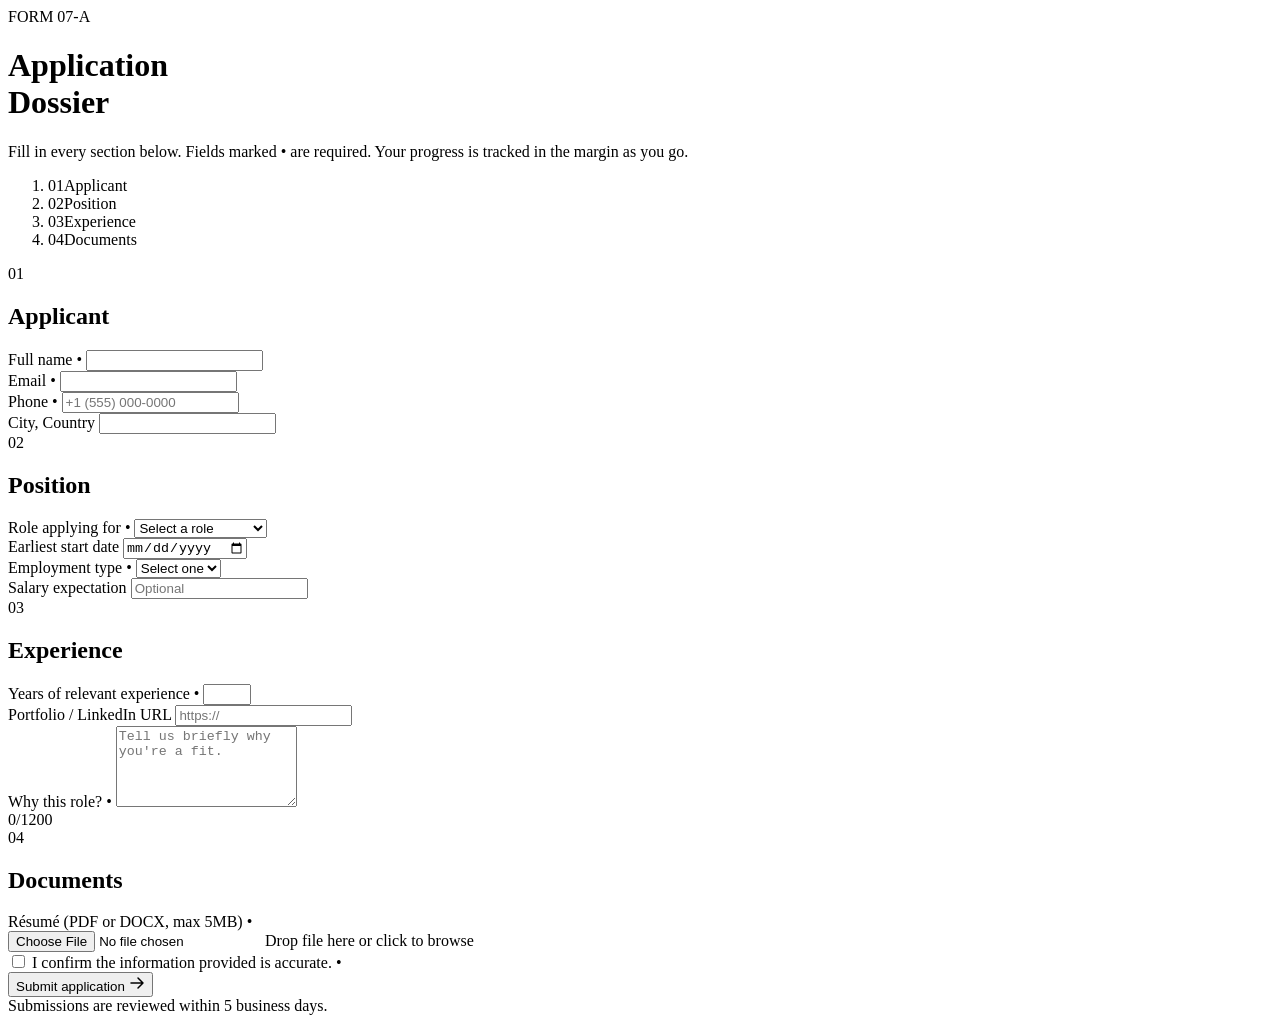
==== apply.html @ b8758c7a "Create apply.html" ====
<!DOCTYPE html>
<html lang="en">
<head>
<meta charset="UTF-8">
<meta name="viewport" content="width=device-width, initial-scale=1.0">
<title>Apply — Application Form</title>
<link rel="preconnect" href="https://fonts.googleapis.com">
<link href="https://fonts.googleapis.com/css2?family=Fraunces:opsz,wght@9..144,400;9..144,500;9..144,600&family=IBM+Plex+Mono:wght@400;500&family=IBM+Plex+Sans:wght@400;500;600&display=swap" rel="stylesheet">
<link rel="stylesheet" href="apply.css">
</head>
<body>

<div class="sheet">

  <header class="masthead">
    <div class="masthead-top">
      <span class="tag">FORM 07-A</span>
      <span class="tag" id="stamp-date"></span>
    </div>
    <h1>Application<br>Dossier</h1>
    <p class="masthead-sub">Fill in every section below. Fields marked <span class="req">•</span> are required. Your progress is tracked in the margin as you go.</p>
  </header>

  <div class="body-grid">

    <!-- Progress rail -->
    <nav class="rail" aria-label="Form sections">
      <div class="rail-track"></div>
      <ol id="rail-list">
        <li data-section="s1" class="active"><span class="rail-num">01</span><span class="rail-label">Applicant</span></li>
        <li data-section="s2"><span class="rail-num">02</span><span class="rail-label">Position</span></li>
        <li data-section="s3"><span class="rail-num">03</span><span class="rail-label">Experience</span></li>
        <li data-section="s4"><span class="rail-num">04</span><span class="rail-label">Documents</span></li>
      </ol>
    </nav>

    <!-- Form -->
    <form id="apply-form" novalidate>

      <section class="block" id="s1" data-section="s1">
        <div class="block-head">
          <span class="block-num">01</span>
          <h2>Applicant</h2>
        </div>

        <div class="field-row two">
          <div class="field">
            <label for="fullName">Full name <span class="req">•</span></label>
            <input type="text" id="fullName" name="fullName" autocomplete="name" required>
            <span class="error" id="err-fullName"></span>
          </div>
          <div class="field">
            <label for="email">Email <span class="req">•</span></label>
            <input type="email" id="email" name="email" autocomplete="email" required>
            <span class="error" id="err-email"></span>
          </div>
        </div>

        <div class="field-row two">
          <div class="field">
            <label for="phone">Phone <span class="req">•</span></label>
            <input type="tel" id="phone" name="phone" autocomplete="tel" placeholder="+1 (555) 000-0000" required>
            <span class="error" id="err-phone"></span>
          </div>
          <div class="field">
            <label for="location">City, Country</label>
            <input type="text" id="location" name="location" autocomplete="address-level2">
          </div>
        </div>
      </section>

      <section class="block" id="s2" data-section="s2">
        <div class="block-head">
          <span class="block-num">02</span>
          <h2>Position</h2>
        </div>

        <div class="field-row two">
          <div class="field">
            <label for="position">Role applying for <span class="req">•</span></label>
            <select id="position" name="position" required>
              <option value="" disabled selected>Select a role</option>
              <option value="Product Designer">Product Designer</option>
              <option value="Frontend Engineer">Frontend Engineer</option>
              <option value="Backend Engineer">Backend Engineer</option>
              <option value="Data Analyst">Data Analyst</option>
              <option value="Customer Support">Customer Support</option>
              <option value="Other">Other</option>
            </select>
            <span class="error" id="err-position"></span>
          </div>
          <div class="field">
            <label for="startDate">Earliest start date</label>
            <input type="date" id="startDate" name="startDate">
          </div>
        </div>

        <div class="field-row two">
          <div class="field">
            <label for="employment">Employment type <span class="req">•</span></label>
            <select id="employment" name="employment" required>
              <option value="" disabled selected>Select one</option>
              <option value="Full-time">Full-time</option>
              <option value="Part-time">Part-time</option>
              <option value="Contract">Contract</option>
              <option value="Internship">Internship</option>
            </select>
            <span class="error" id="err-employment"></span>
          </div>
          <div class="field">
            <label for="salary">Salary expectation</label>
            <input type="text" id="salary" name="salary" placeholder="Optional">
          </div>
        </div>
      </section>

      <section class="block" id="s3" data-section="s3">
        <div class="block-head">
          <span class="block-num">03</span>
          <h2>Experience</h2>
        </div>

        <div class="field">
          <label for="experience">Years of relevant experience <span class="req">•</span></label>
          <input type="number" id="experience" name="experience" min="0" max="60" required>
          <span class="error" id="err-experience"></span>
        </div>

        <div class="field">
          <label for="linkedin">Portfolio / LinkedIn URL</label>
          <input type="url" id="linkedin" name="linkedin" placeholder="https://">
        </div>

        <div class="field">
          <label for="coverLetter">Why this role? <span class="req">•</span></label>
          <textarea id="coverLetter" name="coverLetter" rows="5" maxlength="1200" required placeholder="Tell us briefly why you're a fit."></textarea>
          <div class="field-foot">
            <span class="error" id="err-coverLetter"></span>
            <span class="counter"><span id="cl-count">0</span>/1200</span>
          </div>
        </div>
      </section>

      <section class="block" id="s4" data-section="s4">
        <div class="block-head">
          <span class="block-num">04</span>
          <h2>Documents</h2>
        </div>

        <div class="field">
          <label for="resume">Résumé (PDF or DOCX, max 5MB) <span class="req">•</span></label>
          <div class="file-drop" id="file-drop">
            <input type="file" id="resume" name="resume" accept=".pdf,.doc,.docx" required>
            <span class="file-drop-text" id="file-drop-text">Drop file here or click to browse</span>
          </div>
          <span class="error" id="err-resume"></span>
        </div>

        <label class="checkline">
          <input type="checkbox" id="consent" name="consent" required>
          <span>I confirm the information provided is accurate. <span class="req">•</span></span>
        </label>
        <span class="error" id="err-consent"></span>
      </section>

      <div class="submit-row">
        <div class="submit-note" id="form-status" role="status" aria-live="polite"></div>
        <button type="submit" id="submit-btn">
          <span>Submit application</span>
          <svg width="16" height="16" viewBox="0 0 16 16" fill="none"><path d="M2 8H14M14 8L9 3M14 8L9 13" stroke="currentColor" stroke-width="1.5" stroke-linecap="round" stroke-linejoin="round"/></svg>
        </button>
      </div>

    </form>
  </div>

  <footer class="foot">
    <span>Submissions are reviewed within 5 business days.</span>
  </footer>
</div>

<script src="script.js"></script>
</body>
</html>
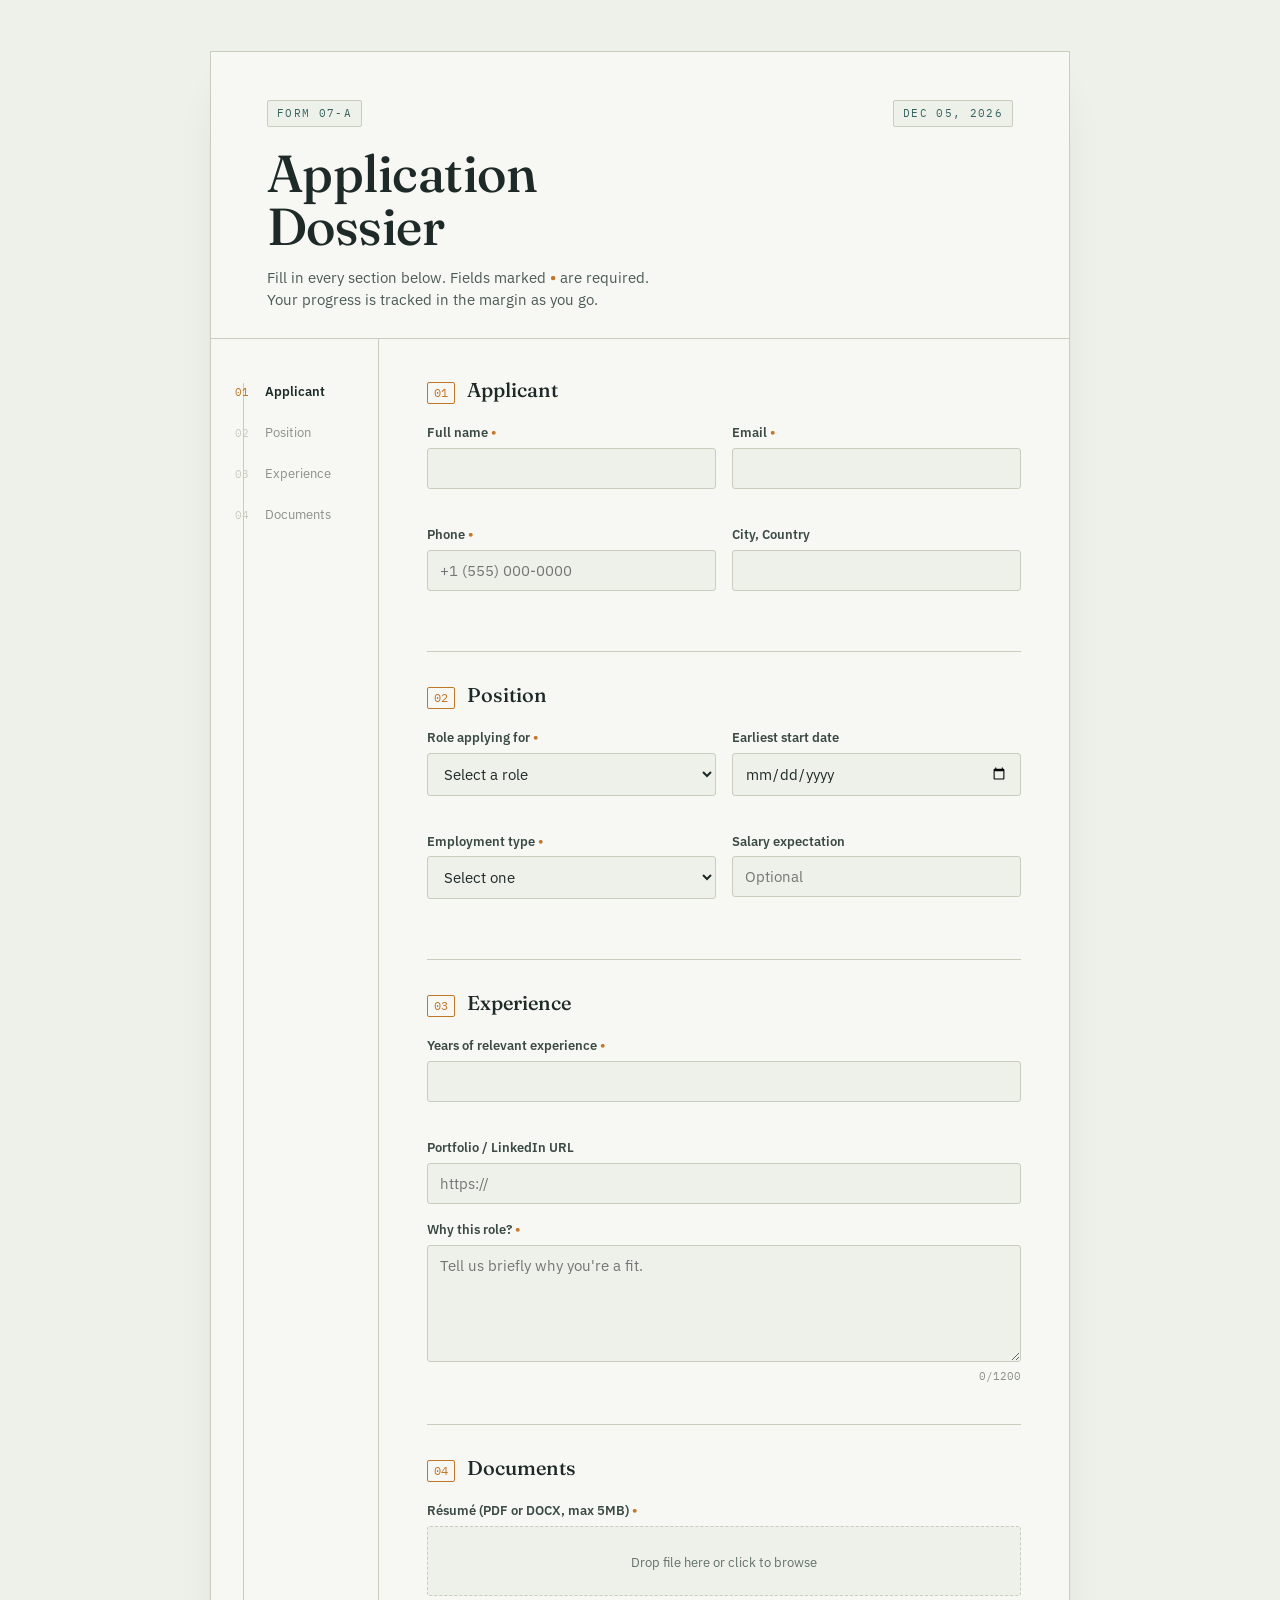
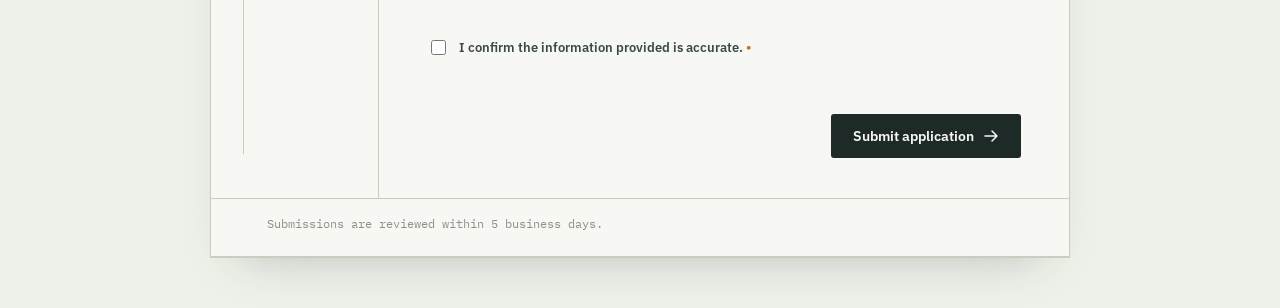
==== commit bf17d56c: "Update apply.html" ====
--- a/apply.html
+++ b/apply.html
@@ -179,6 +179,6 @@
   </footer>
 </div>
 
-<script src="script.js"></script>
+<script src="apply.js"></script>
 </body>
 </html>
--- a/apply.css
+++ b/apply.css
@@ -0,0 +1,334 @@
+:root {
+  --ink: #1E2A28;
+  --paper: #EEF1EA;
+  --paper-raised: #F7F8F4;
+  --line: #C8CDBE;
+  --amber: #C1762A;
+  --teal: #35635F;
+  --red: #B5442E;
+  --font-display: "Fraunces", serif;
+  --font-body: "IBM Plex Sans", sans-serif;
+  --font-mono: "IBM Plex Mono", monospace;
+}
+
+* { box-sizing: border-box; }
+
+html { scroll-behavior: smooth; }
+
+body {
+  margin: 0;
+  background: var(--paper);
+  color: var(--ink);
+  font-family: var(--font-body);
+  line-height: 1.5;
+  -webkit-font-smoothing: antialiased;
+  padding: clamp(16px, 4vw, 56px) 16px;
+}
+
+.sheet {
+  max-width: 860px;
+  margin: 0 auto;
+  background: var(--paper-raised);
+  border: 1px solid var(--line);
+  box-shadow: 0 1px 0 var(--line), 0 24px 48px -32px rgba(30,42,40,0.35);
+}
+
+/* Masthead */
+.masthead {
+  padding: clamp(28px, 5vw, 48px) clamp(24px, 6vw, 56px) 28px;
+  border-bottom: 1px solid var(--line);
+}
+.masthead-top {
+  display: flex;
+  justify-content: space-between;
+  margin-bottom: 20px;
+}
+.tag {
+  font-family: var(--font-mono);
+  font-size: 11px;
+  letter-spacing: 0.12em;
+  text-transform: uppercase;
+  color: var(--teal);
+  border: 1px solid var(--line);
+  padding: 4px 9px;
+  border-radius: 2px;
+  background: var(--paper);
+}
+h1 {
+  font-family: var(--font-display);
+  font-weight: 500;
+  font-size: clamp(34px, 6vw, 52px);
+  line-height: 1.02;
+  margin: 0 0 14px;
+  letter-spacing: -0.01em;
+}
+.masthead-sub {
+  max-width: 46ch;
+  color: #4C5A55;
+  font-size: 14.5px;
+  margin: 0;
+}
+.req { color: var(--amber); font-weight: 600; }
+
+/* Body grid */
+.body-grid {
+  display: grid;
+  grid-template-columns: 168px 1fr;
+}
+@media (max-width: 640px) {
+  .body-grid { grid-template-columns: 1fr; }
+  .rail { display: none; }
+}
+
+/* Rail */
+.rail {
+  position: relative;
+  border-right: 1px solid var(--line);
+  padding: 32px 0 32px 24px;
+}
+.rail-track {
+  position: absolute;
+  left: 32px;
+  top: 44px;
+  bottom: 44px;
+  width: 1px;
+  background: var(--line);
+}
+#rail-list {
+  list-style: none;
+  margin: 0;
+  padding: 0;
+  position: sticky;
+  top: 24px;
+}
+#rail-list li {
+  position: relative;
+  display: flex;
+  align-items: baseline;
+  gap: 10px;
+  padding: 11px 0;
+  cursor: default;
+}
+.rail-num {
+  font-family: var(--font-mono);
+  font-size: 11px;
+  color: var(--line);
+  width: 20px;
+}
+.rail-label {
+  font-size: 12.5px;
+  color: #8B9188;
+  transition: color 0.2s;
+}
+#rail-list li.active .rail-num,
+#rail-list li.done .rail-num { color: var(--amber); }
+#rail-list li.active .rail-label { color: var(--ink); font-weight: 600; }
+#rail-list li.done .rail-label { color: var(--teal); }
+#rail-list li.done .rail-num::after {
+  content: "";
+}
+
+/* Form */
+form { padding: 8px clamp(20px, 5vw, 48px) 40px; }
+
+.block {
+  padding: 28px 0 24px;
+  border-bottom: 1px solid var(--line);
+}
+.block:last-of-type { border-bottom: none; }
+
+.block-head {
+  display: flex;
+  align-items: baseline;
+  gap: 12px;
+  margin-bottom: 18px;
+}
+.block-num {
+  font-family: var(--font-mono);
+  font-size: 12px;
+  color: var(--amber);
+  border: 1px solid var(--amber);
+  border-radius: 2px;
+  padding: 1px 6px;
+}
+.block h2 {
+  font-family: var(--font-display);
+  font-weight: 500;
+  font-size: 20px;
+  margin: 0;
+}
+
+.field-row {
+  display: grid;
+  gap: 16px;
+  margin-bottom: 16px;
+}
+.field-row.two { grid-template-columns: 1fr 1fr; }
+@media (max-width: 560px) {
+  .field-row.two { grid-template-columns: 1fr; }
+}
+
+.field { margin-bottom: 16px; display: flex; flex-direction: column; gap: 6px; }
+.field-row .field { margin-bottom: 0; }
+
+label {
+  font-size: 12.5px;
+  font-weight: 600;
+  color: #3C4A45;
+}
+
+input[type="text"],
+input[type="email"],
+input[type="tel"],
+input[type="url"],
+input[type="date"],
+input[type="number"],
+select,
+textarea {
+  font-family: var(--font-body);
+  font-size: 14.5px;
+  color: var(--ink);
+  background: var(--paper);
+  border: 1px solid var(--line);
+  border-radius: 3px;
+  padding: 10px 12px;
+  width: 100%;
+  transition: border-color 0.15s, box-shadow 0.15s;
+}
+textarea { resize: vertical; font-family: var(--font-body); }
+
+input:focus,
+select:focus,
+textarea:focus {
+  outline: none;
+  border-color: var(--teal);
+  box-shadow: 0 0 0 3px rgba(53,99,95,0.14);
+}
+
+input:invalid:not(:placeholder-shown) { }
+
+.field.has-error input,
+.field.has-error select,
+.field.has-error textarea {
+  border-color: var(--red);
+}
+
+.error {
+  font-size: 12px;
+  color: var(--red);
+  min-height: 14px;
+  font-family: var(--font-mono);
+}
+
+.field-foot {
+  display: flex;
+  justify-content: space-between;
+  align-items: center;
+}
+.counter {
+  font-family: var(--font-mono);
+  font-size: 11px;
+  color: #8B9188;
+}
+
+/* File drop */
+.file-drop {
+  position: relative;
+  border: 1px dashed var(--line);
+  border-radius: 3px;
+  background: var(--paper);
+  padding: 22px 14px;
+  text-align: center;
+  transition: border-color 0.15s, background 0.15s;
+}
+.file-drop.drag { border-color: var(--teal); background: #E7EFE9; }
+.file-drop input[type="file"] {
+  position: absolute;
+  inset: 0;
+  opacity: 0;
+  cursor: pointer;
+}
+.file-drop-text {
+  font-size: 13px;
+  color: #62706A;
+}
+.file-drop.filled .file-drop-text { color: var(--teal); font-weight: 600; }
+
+/* Checkline */
+.checkline {
+  display: flex;
+  align-items: flex-start;
+  gap: 10px;
+  font-size: 13px;
+  color: #3C4A45;
+  cursor: pointer;
+  margin-top: 22px;
+}
+.checkline input {
+  margin-top: 2px;
+  accent-color: var(--teal);
+  width: 15px;
+  height: 15px;
+  flex-shrink: 0;
+}
+
+/* Submit */
+.submit-row {
+  display: flex;
+  justify-content: space-between;
+  align-items: center;
+  gap: 16px;
+  margin-top: 32px;
+  flex-wrap: wrap;
+}
+.submit-note {
+  font-family: var(--font-mono);
+  font-size: 12.5px;
+  color: var(--teal);
+  min-height: 16px;
+}
+.submit-note.is-error { color: var(--red); }
+
+button#submit-btn {
+  display: inline-flex;
+  align-items: center;
+  gap: 9px;
+  background: var(--ink);
+  color: var(--paper-raised);
+  border: none;
+  border-radius: 3px;
+  padding: 13px 22px;
+  font-family: var(--font-body);
+  font-size: 14px;
+  font-weight: 600;
+  cursor: pointer;
+  transition: transform 0.12s ease, background 0.15s;
+}
+button#submit-btn:hover { background: var(--teal); }
+button#submit-btn:active { transform: translateY(1px); }
+button#submit-btn:disabled { opacity: 0.55; cursor: not-allowed; }
+button#submit-btn svg { transition: transform 0.15s; }
+button#submit-btn:hover svg { transform: translateX(2px); }
+
+/* Footer */
+.foot {
+  padding: 16px clamp(24px, 6vw, 56px) 24px;
+  border-top: 1px solid var(--line);
+  font-size: 11.5px;
+  color: #8B9188;
+  font-family: var(--font-mono);
+}
+
+/* Focus visibility for accessibility */
+a:focus-visible,
+button:focus-visible,
+input:focus-visible,
+select:focus-visible,
+textarea:focus-visible {
+  outline: 2px solid var(--teal);
+  outline-offset: 2px;
+}
+
+@media (prefers-reduced-motion: reduce) {
+  * { transition: none !important; scroll-behavior: auto !important; }
+}
